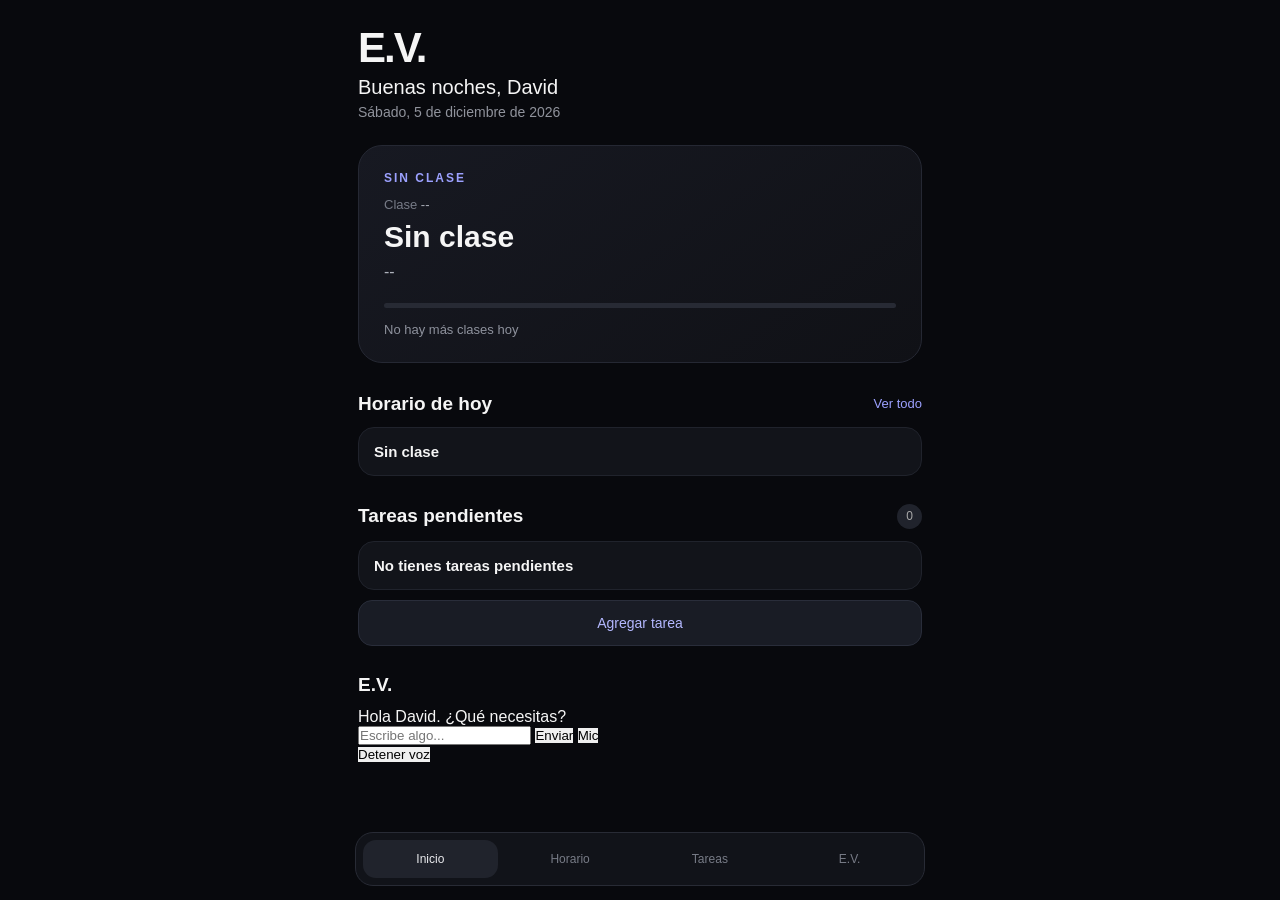
==== index.html @ 573e3b80 "Rename eindex.html to index.html" ====
<!DOCTYPE html>
<html lang="es">

<head>

    <meta charset="UTF-8">

    <meta
        name="viewport"
        content="width=device-width, initial-scale=1.0"
    >

    <meta
        name="theme-color"
        content="#08090d"
    >

    <meta
        name="mobile-web-app-capable"
        content="yes"
    >

    <meta
        name="apple-mobile-web-app-capable"
        content="yes"
    >

    <title>E.V.</title>

    <link
        rel="stylesheet"
        href="style.css"
    >

</head>


<body>

<main class="app">

    <!-- =================================
         ENCABEZADO
    ================================== -->

    <header class="header">

        <div class="logo">
            E.V.
        </div>

        <div
            id="saludo"
            class="saludo"
        >
            Cargando...
        </div>

        <div
            id="fecha"
            class="fecha"
        >
            Cargando...
        </div>

    </header>


    <!-- =================================
         CLASE ACTUAL
    ================================== -->

    <section class="card principal">

        <div
            id="estadoClase"
            class="estado"
        >
            Cargando...
        </div>

        <div class="clase-numero">

            Clase
            <span id="numeroClase">
                --
            </span>

        </div>

        <h1 id="claseActual">
            Cargando...
        </h1>

        <div
            id="horaClase"
            class="hora"
        >
            --
        </div>

        <div class="barra">

            <div
                id="progreso"
                class="progreso"
            ></div>

        </div>

        <div
            id="siguienteClase"
            class="siguiente"
        >
            Cargando...
        </div>

    </section>


    <!-- =================================
         HORARIO DE HOY
    ================================== -->

    <section class="seccion">

        <div class="titulo-seccion">

            <h2>
                Horario de hoy
            </h2>

            <button
                class="boton-secundario"
                onclick="mostrarHorario()"
            >
                Ver todo
            </button>

        </div>

        <div
            id="horarioHoy"
            class="lista"
        ></div>

    </section>


    <!-- =================================
         TAREAS
    ================================== -->

    <section class="seccion">

        <div class="titulo-seccion">

            <h2>
                Tareas pendientes
            </h2>

            <span
                id="contadorTareas"
                class="contador"
            >
                0
            </span>

        </div>

        <div
            id="tareas"
            class="lista"
        ></div>

        <button
            class="boton-agregar"
            onclick="nuevaTarea()"
        >
            Agregar tarea
        </button>

    </section>


    <!-- =================================
         ASISTENTE E.V.
    ================================== -->

    <section class="seccion asistente">

        <div class="titulo-seccion">

            <h2>
                E.V.
            </h2>

        </div>

        <div class="asistente-box">

            <div
                id="respuestaEV"
                class="respuesta-ev"
            >
                Hola David. ¿Qué necesitas?
            </div>


            <div class="entrada-ev">

                <input
                    id="entradaTexto"
                    type="text"
                    placeholder="Escribe algo..."
                    autocomplete="off"
                    enterkeyhint="send"
                >

                <button
                    onclick="procesarEntrada()"
                    class="boton-enviar"
                >
                    Enviar
                </button>

                <button
                    id="botonEscuchar"
                    class="microfono"
                    onclick="escuchar()"
                    title="Hablar con E.V."
                    aria-label="Hablar con E.V."
                >
                    Mic
                </button>

            </div>


            <button
                class="detener-voz"
                onclick="detenerVoz()"
            >
                Detener voz
            </button>

        </div>

    </section>


    <!-- =================================
         NAVEGACIÓN
    ================================== -->

    <nav class="nav">

        <button
            onclick="irInicio()"
            class="nav-activo"
            id="navInicio"
        >
            Inicio
        </button>

        <button
            onclick="mostrarHorario()"
            id="navHorario"
        >
            Horario
        </button>

        <button
            onclick="mostrarTareas()"
            id="navTareas"
        >
            Tareas
        </button>

        <button
            onclick="activarEV()"
            id="navEV"
        >
            E.V.
        </button>

    </nav>

</main>


<!-- =====================================
     PANEL DEL HORARIO
====================================== -->

<div
    id="panelHorario"
    class="panel"
>

    <div class="panel-contenido">

        <div class="panel-header">

            <div>

                <div class="panel-subtitulo">
                    E.V.
                </div>

                <h2>
                    Mi horario
                </h2>

            </div>

            <button
                class="cerrar"
                onclick="cerrarPanel()"
            >
                Cerrar
            </button>

        </div>


        <!-- DÍAS -->

        <div class="dias">

            <button
                onclick="cambiarDia(0)"
                id="dia0"
            >
                Lunes
            </button>

            <button
                onclick="cambiarDia(1)"
                id="dia1"
            >
                Martes
            </button>

            <button
                onclick="cambiarDia(2)"
                id="dia2"
            >
                Miércoles
            </button>

            <button
                onclick="cambiarDia(3)"
                id="dia3"
            >
                Jueves
            </button>

            <button
                onclick="cambiarDia(4)"
                id="dia4"
            >
                Viernes
            </button>

        </div>


        <div
            id="horarioCompleto"
            class="lista"
        ></div>

    </div>

</div>


<!-- =====================================
     PANEL DE TAREAS
====================================== -->

<div
    id="panelTareas"
    class="panel"
>

    <div class="panel-contenido">

        <div class="panel-header">

            <div>

                <div class="panel-subtitulo">
                    E.V.
                </div>

                <h2>
                    Mis tareas
                </h2>

            </div>

            <button
                class="cerrar"
                onclick="cerrarPanel()"
            >
                Cerrar
            </button>

        </div>


        <!-- FILTROS -->

        <div class="filtro-tareas">

            <button
                id="filtroPendientes"
                class="filtro activo"
                onclick="cambiarFiltroTareas('pendientes')"
            >
                Pendientes
            </button>

            <button
                id="filtroCompletadas"
                class="filtro"
                onclick="cambiarFiltroTareas('completadas')"
            >
                Completadas
            </button>

        </div>


        <div
            id="tareasCompletas"
            class="lista"
        ></div>


        <button
            class="boton-agregar"
            onclick="nuevaTarea()"
        >
            Agregar tarea
        </button>

    </div>

</div>


<!-- =====================================
     PANEL PARA AGREGAR TAREA
====================================== -->

<div
    id="panelNuevaTarea"
    class="panel"
>

    <div class="panel-contenido">

        <div class="panel-header">

            <div>

                <div class="panel-subtitulo">
                    E.V.
                </div>

                <h2>
                    Nueva tarea
                </h2>

            </div>

            <button
                class="cerrar"
                onclick="cerrarPanelTarea()"
            >
                Cerrar
            </button>

        </div>


        <div class="formulario-tarea">

            <label for="nuevaMateria">
                Materia
            </label>

            <select id="nuevaMateria">

                <option value="">
                    Selecciona una materia
                </option>

                <option value="Matemáticas">
                    Matemáticas
                </option>

                <option value="Química">
                    Química
                </option>

                <option value="Física">
                    Física
                </option>

                <option value="Inglés">
                    Inglés
                </option>

                <option value="Bioética">
                    Bioética
                </option>

                <option value="Artes">
                    Artes
                </option>

                <option value="Autotrónica">
                    Autotrónica
                </option>

                <option value="Rep. Motores gasolina">
                    Rep. Motores gasolina
                </option>

                <option value="Rep. Carroceria">
                    Rep. Carroceria
                </option>

            </select>


            <label for="nuevaTarea">
                Tarea
            </label>

            <input
                id="nuevaTarea"
                type="text"
                placeholder="¿Qué tienes que hacer?"
                autocomplete="off"
            >


            <label for="nuevaFecha">
                Fecha de entrega
            </label>

            <input
                id="nuevaFecha"
                type="datetime-local"
            >


            <button
                class="boton-agregar"
                onclick="guardarNuevaTarea()"
            >
                Guardar tarea
            </button>

        </div>

    </div>

</div>


<!-- =====================================
     SCRIPT
====================================== -->

<script src="app.js"></script>

</body>

</html>
---- style.css ----
/* ==========================================
   E.V. - DISEÑO
   ========================================== */

* {
    box-sizing: border-box;
    margin: 0;
    padding: 0;
}


body {

    font-family:
        Arial,
        Helvetica,
        sans-serif;

    background: #08090d;

    color: #f5f5f5;

    min-height: 100vh;

    -webkit-tap-highlight-color:
        transparent;

}


button {

    font-family: inherit;

    border: none;

    cursor: pointer;

}


/* ==========================================
   APP
   ========================================== */

.app {

    width: 100%;

    max-width: 600px;

    margin: auto;

    padding:
        24px
        18px
        100px;

}


/* ==========================================
   ENCABEZADO
   ========================================== */

.header {

    margin-bottom: 25px;

}


.logo {

    font-size: 42px;

    font-weight: 800;

    letter-spacing: -2px;

}


.saludo {

    font-size: 20px;

    margin-top: 4px;

}


.fecha {

    color: #90939c;

    margin-top: 5px;

    font-size: 14px;

}


/* ==========================================
   TARJETAS
   ========================================== */

.card {

    background:
        linear-gradient(
            145deg,
            #171922,
            #101116
        );

    border:
        1px solid #252833;

    border-radius: 24px;

}


.principal {

    padding: 25px;

    margin-bottom: 30px;

}


.estado {

    font-size: 12px;

    letter-spacing: 2px;

    color: #9ca1ff;

    font-weight: bold;

}


.clase-numero {

    margin-top: 12px;

    color: #777b87;

    font-size: 13px;

}


.clase-numero span {

    color: #aaaeb8;

}


.principal h1 {

    font-size: 30px;

    margin-top: 8px;

    line-height: 1.15;

}


.hora {

    margin-top: 8px;

    color: #aeb2bc;

    font-size: 16px;

}


.barra {

    width: 100%;

    height: 5px;

    background: #272a34;

    border-radius: 10px;

    overflow: hidden;

    margin-top: 22px;

}


.progreso {

    height: 100%;

    width: 0%;

    background: #9ca1ff;

    transition:
        width 0.3s ease;

}


.siguiente {

    margin-top: 14px;

    color: #8e929d;

    font-size: 13px;

}


/* ==========================================
   SECCIONES
   ========================================== */

.seccion {

    margin-top: 28px;

}


.titulo-seccion {

    display: flex;

    align-items: center;

    justify-content: space-between;

    margin-bottom: 12px;

}


.titulo-seccion h2 {

    font-size: 19px;

}


.titulo-seccion button {

    background: transparent;

    color: #9ca1ff;

    font-size: 13px;

}


/* ==========================================
   LISTAS
   ========================================== */

.lista {

    display: flex;

    flex-direction: column;

    gap: 8px;

}


.clase {

    display: flex;

    gap: 15px;

    align-items: center;

    padding: 15px;

    background: #12141a;

    border:
        1px solid #20232c;

    border-radius: 16px;

}


.clase-hora {

    min-width: 82px;

    color: #9ca1ff;

    font-size: 13px;

}


.clase-nombre {

    font-size: 15px;

    font-weight: 600;

}


.clase-horario {

    margin-top: 4px;

    color: #777b86;

    font-size: 12px;

}


/* ==========================================
   TAREAS
   ========================================== */

.tarea {

    background: #12141a;

    border:
        1px solid #20232c;

    border-radius: 16px;

    padding: 15px;

}


.tarea-top {

    display: flex;

    align-items: center;

    justify-content: space-between;

    gap: 10px;

}


.tarea-materia {

    color: #9ca1ff;

    font-size: 12px;

    margin-bottom: 5px;

}


.tarea-nombre {

    font-size: 15px;

    font-weight: 600;

}


.tarea-fecha {

    margin-top: 10px;

    font-size: 12px;

    color: #8c909b;

}


.tarea-fecha.urgente {

    color: #ff8f8f;

}


.tarea-fecha.sin-fecha {

    color: #777b86;

}


.completar {

    width: 34px;

    height: 34px;

    border-radius: 50%;

    background: #20232c;

    color: #aeb2bc;

    font-size: 16px;

}


.completar:active {

    transform: scale(0.92);

}


/* ==========================================
   CONTADOR
   ========================================== */

.contador {

    min-width: 25px;

    height: 25px;

    display: flex;

    align-items: center;

    justify-content: center;

    border-radius: 50%;

    background: #20232c;

    color: #aaa;

    font-size: 12px;

}


/* ==========================================
   BOTÓN AGREGAR
   ========================================== */

.boton-agregar {

    width: 100%;

    margin-top: 10px;

    padding: 14px;

    border-radius: 14px;

    background: #191c25;

    color: #b4b8ff;

    border:
        1px solid #292d3a;

    font-size: 14px;

}


.boton-agregar:active {

    transform: scale(0.98);

}


/* ==========================================
   NAVEGACIÓN
   ========================================== */

.nav {

    position: fixed;

    left: 50%;

    bottom: 14px;

    transform:
        translateX(-50%);

    width:
        calc(100% - 28px);

    max-width: 570px;

    display: grid;

    grid-template-columns:
        repeat(4, 1fr);

    gap: 5px;

    padding: 7px;

    background: #111319;

    border:
        1px solid #282b35;

    border-radius: 18px;

}


.nav button {

    padding: 12px 5px;

    border-radius: 13px;

    background: transparent;

    color: #777b86;

    font-size: 12px;

}


.nav button:active {

    transform: scale(0.96);

}


.nav-activo {

    background: #20232c !important;

    color: #e8e9ed !important;

}


/* ==========================================
   PANELES
   ========================================== */

.panel {

    position: fixed;

    inset: 0;

    z-index: 20;

    background: #08090d;

    transform:
        translateY(100%);

    transition:
        transform 0.22s ease;

    overflow-y: auto;

}


.panel.activo {

    transform:
        translateY(0);

}


.panel-contenido {

    width: 100%;

    max-width: 600px;

    margin: auto;

    padding:
        24px
        18px
        50px;

}


.panel-header {

    display: flex;

    justify-content:
        space-between;

    align-items: center;

    margin-bottom: 22px;

}


.panel-header h2 {

    font-size: 25px;

}


.panel-header button {

    background: #181b22;

    color: #aaaeb8;

    padding:
        9px
        13px;

    border-radius: 10px;

}


/* ==========================================
   DÍAS
   ========================================== */

.dias {

    display: flex;

    gap: 6px;

    overflow-x: auto;

    padding-bottom: 10px;

    margin-bottom: 10px;

}


.dias button {

    white-space: nowrap;

    padding:
        10px
        13px;

    border-radius: 10px;

    background: #15171e;

    color: #858995;

}


.dias button.activo {

    background: #292d3a;

    color: #e5e6eb;

}


/* ==========================================
   E.V.
   ========================================== */

.ev-mensaje {

    position: fixed;

    left: 50%;

    bottom: 90px;

    transform:
        translate(-50%, 20px);

    width:
        calc(100% - 36px);

    max-width: 500px;

    padding: 15px;

    background: #171a22;

    border:
        1px solid #292d38;

    border-radius: 18px;

    display: flex;

    gap: 12px;

    align-items: center;

    opacity: 0;

    pointer-events: none;

    transition:
        opacity 0.2s ease,
        transform 0.2s ease;

    z-index: 30;

}


.ev-mensaje.visible {

    opacity: 1;

    transform:
        translate(-50%, 0);

}


.ev-circulo {

    min-width: 42px;

    height: 42px;

    display: flex;

    align-items: center;

    justify-content: center;

    border-radius: 50%;

    background: #292d3a;

    color: #b7bbff;

    font-weight: bold;

    font-size: 12px;

}


.ev-texto {

    font-size: 14px;

    line-height: 1.4;

    color: #d5d7dd;

}


/* ==========================================
   CELULAR
   ========================================== */

@media (
    max-width: 450px
) {

    .app {

        padding:
            20px
            14px
            95px;

    }


    .logo {

        font-size: 38px;

    }


    .principal h1 {

        font-size: 26px;

    }


    .clase {

        padding: 13px;

    }

}
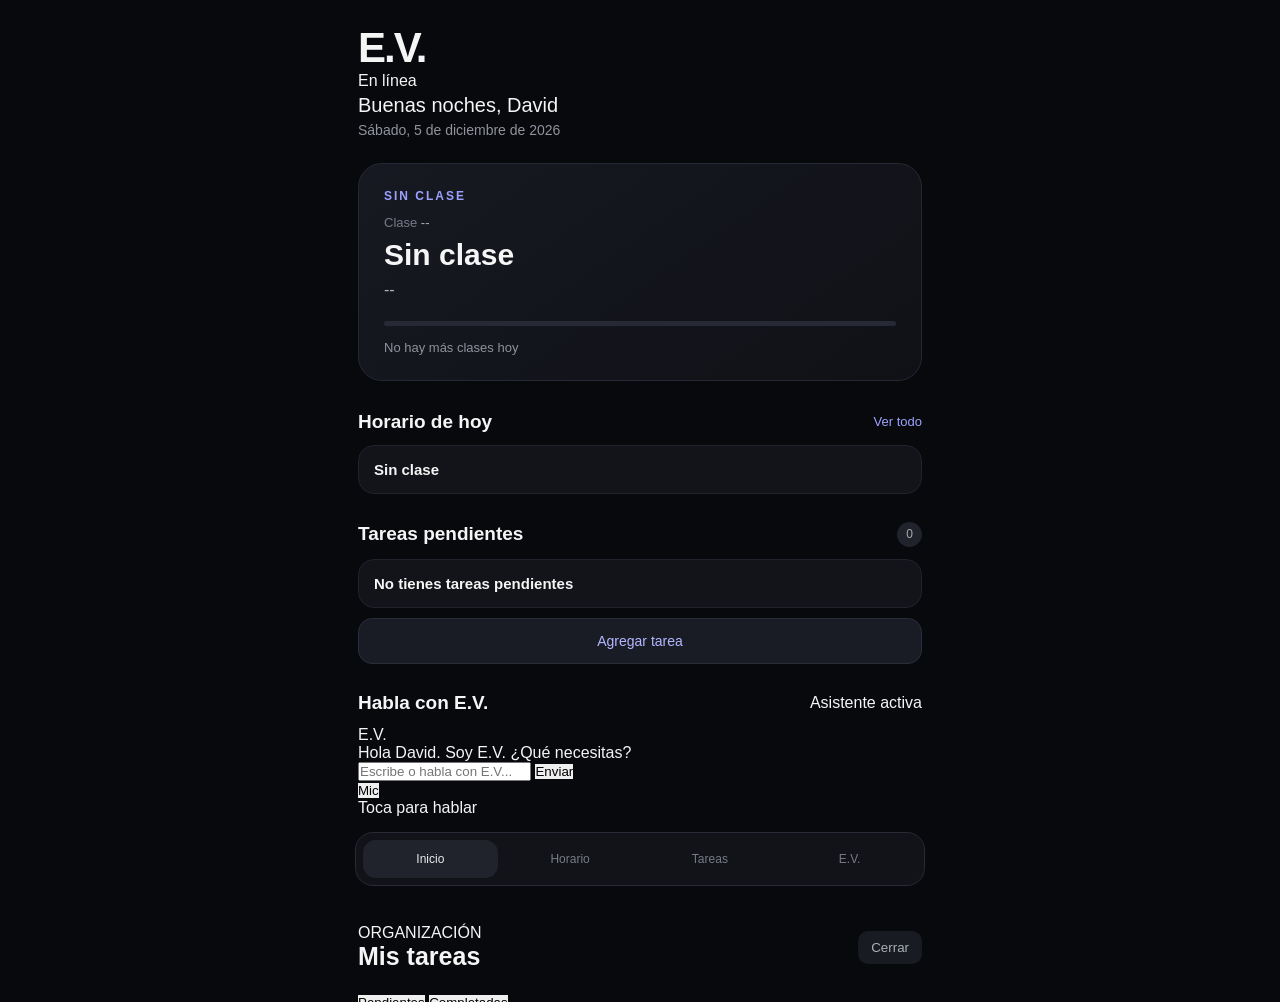
==== commit c4c1c43a: "Revise index.html structure and layout Updated the HTML structure and improved the layout for better" ====
--- a/index.html
+++ b/index.html
@@ -15,17 +15,7 @@
         content="#08090d"
     >
 
-    <meta
-        name="mobile-web-app-capable"
-        content="yes"
-    >
-
-    <meta
-        name="apple-mobile-web-app-capable"
-        content="yes"
-    >
-
-    <title>E.V.</title>
+    <title>E.V. - Asistente escolar</title>
 
     <link
         rel="stylesheet"
@@ -39,14 +29,23 @@
 
 <main class="app">
 
-    <!-- =================================
+    <!-- ==============================
          ENCABEZADO
-    ================================== -->
+    =============================== -->
 
     <header class="header">
 
-        <div class="logo">
-            E.V.
+        <div class="logo-area">
+
+            <div class="logo">
+                E.V.
+            </div>
+
+            <div class="estado-online">
+                <span></span>
+                En línea
+            </div>
+
         </div>
 
         <div
@@ -66,11 +65,13 @@
     </header>
 
 
-    <!-- =================================
+    <!-- ==============================
          CLASE ACTUAL
-    ================================== -->
+    =============================== -->
 
     <section class="card principal">
+
+        <div class="principal-glow"></div>
 
         <div
             id="estadoClase"
@@ -82,9 +83,7 @@
         <div class="clase-numero">
 
             Clase
-            <span id="numeroClase">
-                --
-            </span>
+            <span id="numeroClase">--</span>
 
         </div>
 
@@ -118,9 +117,9 @@
     </section>
 
 
-    <!-- =================================
+    <!-- ==============================
          HORARIO DE HOY
-    ================================== -->
+    =============================== -->
 
     <section class="seccion">
 
@@ -131,7 +130,7 @@
             </h2>
 
             <button
-                class="boton-secundario"
+                type="button"
                 onclick="mostrarHorario()"
             >
                 Ver todo
@@ -147,9 +146,9 @@
     </section>
 
 
-    <!-- =================================
+    <!-- ==============================
          TAREAS
-    ================================== -->
+    =============================== -->
 
     <section class="seccion">
 
@@ -174,6 +173,7 @@
         ></div>
 
         <button
+            type="button"
             class="boton-agregar"
             onclick="nuevaTarea()"
         >
@@ -183,27 +183,54 @@
     </section>
 
 
-    <!-- =================================
+    <!-- ==============================
          ASISTENTE E.V.
-    ================================== -->
-
-    <section class="seccion asistente">
+    =============================== -->
+
+    <section
+        id="seccionEV"
+        class="seccion asistente"
+    >
 
         <div class="titulo-seccion">
 
             <h2>
-                E.V.
+                Habla con E.V.
             </h2>
 
-        </div>
+            <span class="ev-status">
+                Asistente activa
+            </span>
+
+        </div>
+
 
         <div class="asistente-box">
+
+            <div class="ev-visual">
+
+                <div
+                    id="orbitaEV"
+                    class="orbita-ev"
+                >
+
+                    <div class="orbita-anillo"></div>
+                    <div class="orbita-anillo anillo-2"></div>
+
+                    <div class="ev-nucleo">
+                        E.V.
+                    </div>
+
+                </div>
+
+            </div>
+
 
             <div
                 id="respuestaEV"
                 class="respuesta-ev"
             >
-                Hola David. ¿Qué necesitas?
+                Hola David. Soy E.V. ¿Qué necesitas?
             </div>
 
 
@@ -212,86 +239,104 @@
                 <input
                     id="entradaTexto"
                     type="text"
-                    placeholder="Escribe algo..."
+                    placeholder="Escribe o habla con E.V..."
                     autocomplete="off"
-                    enterkeyhint="send"
                 >
 
                 <button
+                    type="button"
+                    id="botonEnviar"
+                    class="boton-enviar"
                     onclick="procesarEntrada()"
-                    class="boton-enviar"
+                    title="Enviar"
                 >
                     Enviar
                 </button>
 
+            </div>
+
+
+            <div class="controles-voz">
+
                 <button
+                    type="button"
                     id="botonEscuchar"
-                    class="microfono"
+                    class="boton-voz"
                     onclick="escuchar()"
                     title="Hablar con E.V."
-                    aria-label="Hablar con E.V."
                 >
-                    Mic
+
+                    <span class="ondas onda-1"></span>
+                    <span class="ondas onda-2"></span>
+                    <span class="ondas onda-3"></span>
+
+                    <span class="icono-mic">
+                        Mic
+                    </span>
+
                 </button>
 
-            </div>
-
-
-            <button
-                class="detener-voz"
-                onclick="detenerVoz()"
-            >
-                Detener voz
-            </button>
+                <div
+                    id="estadoVoz"
+                    class="estado-voz"
+                >
+                    Toca para hablar
+                </div>
+
+            </div>
 
         </div>
 
     </section>
 
-
-    <!-- =================================
-         NAVEGACIÓN
-    ================================== -->
-
-    <nav class="nav">
-
-        <button
-            onclick="irInicio()"
-            class="nav-activo"
-            id="navInicio"
-        >
-            Inicio
-        </button>
-
-        <button
-            onclick="mostrarHorario()"
-            id="navHorario"
-        >
-            Horario
-        </button>
-
-        <button
-            onclick="mostrarTareas()"
-            id="navTareas"
-        >
-            Tareas
-        </button>
-
-        <button
-            onclick="activarEV()"
-            id="navEV"
-        >
-            E.V.
-        </button>
-
-    </nav>
-
 </main>
 
 
-<!-- =====================================
-     PANEL DEL HORARIO
-====================================== -->
+<!-- ==============================
+     NAVEGACIÓN
+=============================== -->
+
+<nav class="nav">
+
+    <button
+        type="button"
+        id="navInicio"
+        onclick="irInicio()"
+        class="nav-activo"
+    >
+        Inicio
+    </button>
+
+    <button
+        type="button"
+        id="navHorario"
+        onclick="mostrarHorario()"
+    >
+        Horario
+    </button>
+
+    <button
+        type="button"
+        id="navTareas"
+        onclick="mostrarTareas()"
+    >
+        Tareas
+    </button>
+
+    <button
+        type="button"
+        id="navEV"
+        onclick="activarEV()"
+    >
+        E.V.
+    </button>
+
+</nav>
+
+
+<!-- ==============================
+     PANEL HORARIO
+=============================== -->
 
 <div
     id="panelHorario"
@@ -305,7 +350,7 @@
             <div>
 
                 <div class="panel-subtitulo">
-                    E.V.
+                    ORGANIZACIÓN
                 </div>
 
                 <h2>
@@ -315,7 +360,7 @@
             </div>
 
             <button
-                class="cerrar"
+                type="button"
                 onclick="cerrarPanel()"
             >
                 Cerrar
@@ -324,41 +369,44 @@
         </div>
 
 
-        <!-- DÍAS -->
-
         <div class="dias">
 
             <button
-                onclick="cambiarDia(0)"
-                id="dia0"
+                type="button"
+                data-dia="lunes"
+                onclick="cambiarDia('lunes')"
             >
                 Lunes
             </button>
 
             <button
-                onclick="cambiarDia(1)"
-                id="dia1"
+                type="button"
+                data-dia="martes"
+                onclick="cambiarDia('martes')"
             >
                 Martes
             </button>
 
             <button
-                onclick="cambiarDia(2)"
-                id="dia2"
+                type="button"
+                data-dia="miercoles"
+                onclick="cambiarDia('miercoles')"
             >
                 Miércoles
             </button>
 
             <button
-                onclick="cambiarDia(3)"
-                id="dia3"
+                type="button"
+                data-dia="jueves"
+                onclick="cambiarDia('jueves')"
             >
                 Jueves
             </button>
 
             <button
-                onclick="cambiarDia(4)"
-                id="dia4"
+                type="button"
+                data-dia="viernes"
+                onclick="cambiarDia('viernes')"
             >
                 Viernes
             </button>
@@ -376,9 +424,9 @@
 </div>
 
 
-<!-- =====================================
-     PANEL DE TAREAS
-====================================== -->
+<!-- ==============================
+     PANEL TAREAS
+=============================== -->
 
 <div
     id="panelTareas"
@@ -392,7 +440,7 @@
             <div>
 
                 <div class="panel-subtitulo">
-                    E.V.
+                    ORGANIZACIÓN
                 </div>
 
                 <h2>
@@ -402,7 +450,7 @@
             </div>
 
             <button
-                class="cerrar"
+                type="button"
                 onclick="cerrarPanel()"
             >
                 Cerrar
@@ -411,11 +459,10 @@
         </div>
 
 
-        <!-- FILTROS -->
-
         <div class="filtro-tareas">
 
             <button
+                type="button"
                 id="filtroPendientes"
                 class="filtro activo"
                 onclick="cambiarFiltroTareas('pendientes')"
@@ -424,6 +471,7 @@
             </button>
 
             <button
+                type="button"
                 id="filtroCompletadas"
                 class="filtro"
                 onclick="cambiarFiltroTareas('completadas')"
@@ -441,6 +489,7 @@
 
 
         <button
+            type="button"
             class="boton-agregar"
             onclick="nuevaTarea()"
         >
@@ -452,34 +501,36 @@
 </div>
 
 
-<!-- =====================================
-     PANEL PARA AGREGAR TAREA
-====================================== -->
+<!-- ==============================
+     MODAL NUEVA TAREA
+=============================== -->
 
 <div
-    id="panelNuevaTarea"
-    class="panel"
+    id="modalTarea"
+    class="modal"
 >
 
-    <div class="panel-contenido">
-
-        <div class="panel-header">
+    <div class="modal-fondo"></div>
+
+    <div class="modal-contenido">
+
+        <div class="modal-header">
 
             <div>
 
                 <div class="panel-subtitulo">
-                    E.V.
+                    NUEVA ACTIVIDAD
                 </div>
 
                 <h2>
-                    Nueva tarea
+                    Agregar tarea
                 </h2>
 
             </div>
 
             <button
-                class="cerrar"
-                onclick="cerrarPanelTarea()"
+                type="button"
+                onclick="cerrarModalTarea()"
             >
                 Cerrar
             </button>
@@ -487,96 +538,71 @@
         </div>
 
 
-        <div class="formulario-tarea">
-
-            <label for="nuevaMateria">
-                Materia
-            </label>
-
-            <select id="nuevaMateria">
-
-                <option value="">
-                    Selecciona una materia
-                </option>
-
-                <option value="Matemáticas">
-                    Matemáticas
-                </option>
-
-                <option value="Química">
-                    Química
-                </option>
-
-                <option value="Física">
-                    Física
-                </option>
-
-                <option value="Inglés">
-                    Inglés
-                </option>
-
-                <option value="Bioética">
-                    Bioética
-                </option>
-
-                <option value="Artes">
-                    Artes
-                </option>
-
-                <option value="Autotrónica">
-                    Autotrónica
-                </option>
-
-                <option value="Rep. Motores gasolina">
-                    Rep. Motores gasolina
-                </option>
-
-                <option value="Rep. Carroceria">
-                    Rep. Carroceria
-                </option>
-
-            </select>
-
-
-            <label for="nuevaTarea">
-                Tarea
-            </label>
-
-            <input
-                id="nuevaTarea"
-                type="text"
-                placeholder="¿Qué tienes que hacer?"
-                autocomplete="off"
-            >
-
-
-            <label for="nuevaFecha">
-                Fecha de entrega
-            </label>
-
-            <input
-                id="nuevaFecha"
-                type="datetime-local"
-            >
-
-
-            <button
-                class="boton-agregar"
-                onclick="guardarNuevaTarea()"
-            >
-                Guardar tarea
-            </button>
-
-        </div>
+        <label>
+            Materia
+        </label>
+
+        <input
+            id="inputMateria"
+            type="text"
+            placeholder="Ejemplo: Matemáticas"
+        >
+
+
+        <label>
+            Tarea
+        </label>
+
+        <input
+            id="inputNombreTarea"
+            type="text"
+            placeholder="¿Qué tienes que hacer?"
+        >
+
+
+        <label>
+            Fecha y hora
+        </label>
+
+        <input
+            id="inputFechaTarea"
+            type="datetime-local"
+        >
+
+
+        <button
+            type="button"
+            class="boton-guardar"
+            onclick="guardarNuevaTarea()"
+        >
+            Guardar tarea
+        </button>
 
     </div>
 
 </div>
 
 
-<!-- =====================================
-     SCRIPT
-====================================== -->
+<!-- ==============================
+     MENSAJE FLOTANTE
+=============================== -->
+
+<div
+    id="evMensaje"
+    class="ev-mensaje"
+>
+
+    <div class="ev-circulo">
+        E.V.
+    </div>
+
+    <div
+        id="evMensajeTexto"
+        class="ev-texto"
+    ></div>
+
+</div>
+
 
 <script src="app.js"></script>
 
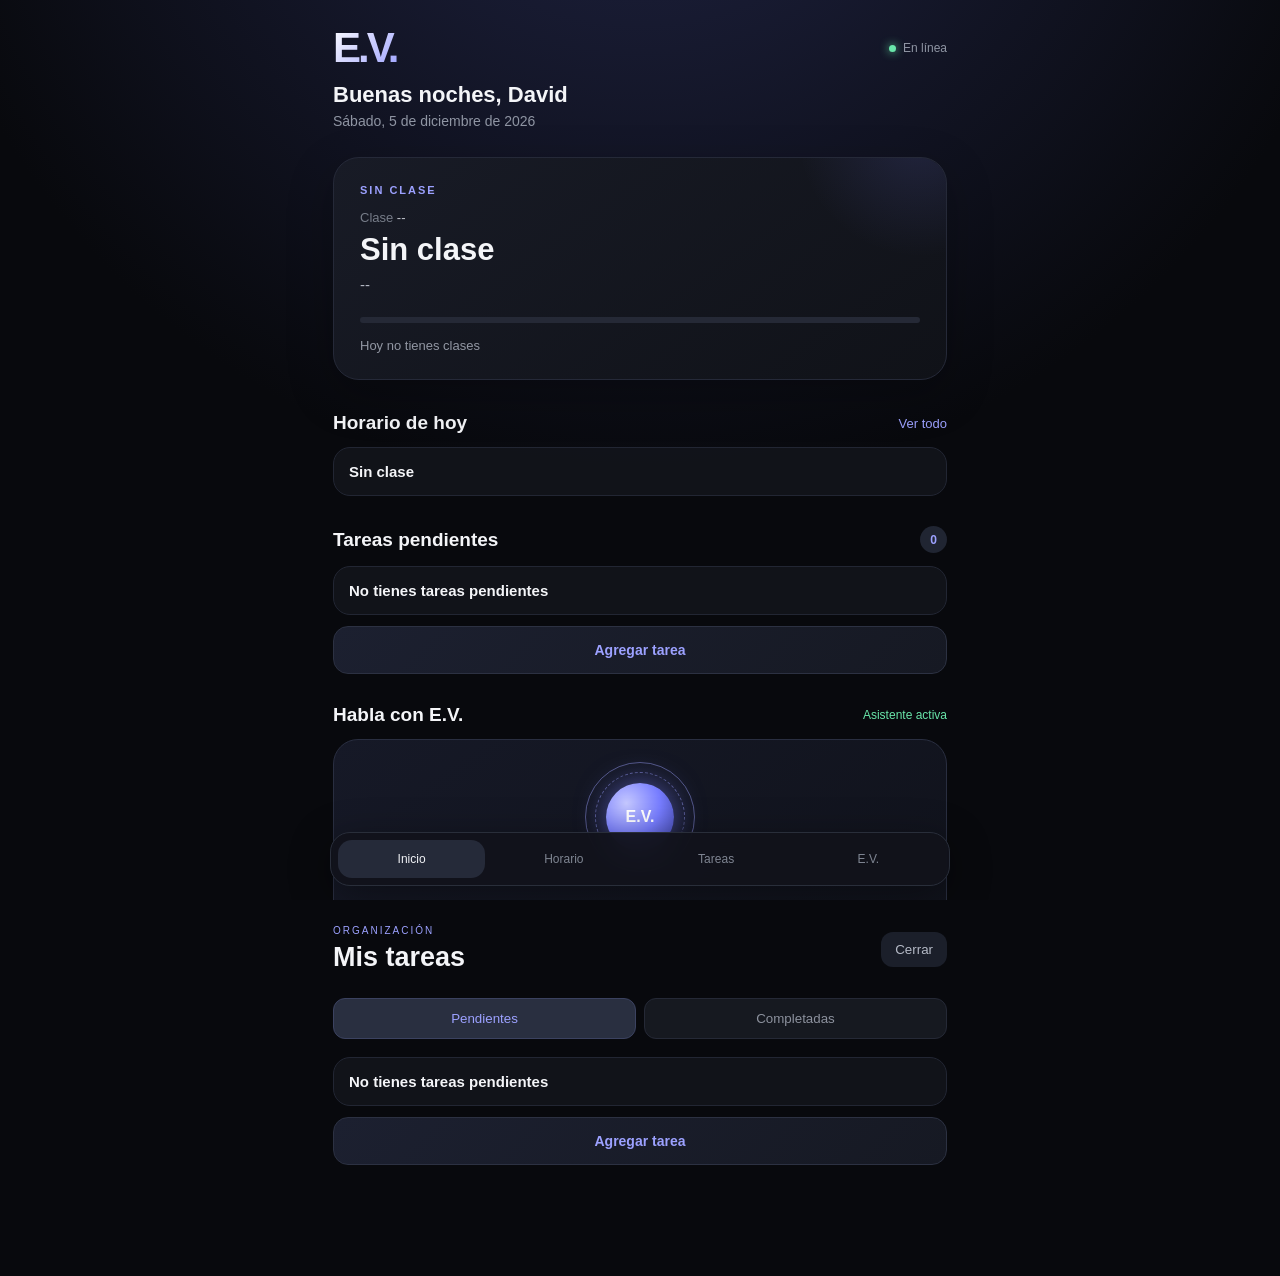
==== commit f854978e: "Fix HTML structure and update title" ====
--- a/index.html
+++ b/index.html
@@ -15,7 +15,7 @@
         content="#08090d"
     >
 
-    <title>E.V. - Asistente escolar</title>
+    <title>E.V.</title>
 
     <link
         rel="stylesheet"
--- a/style.css
+++ b/style.css
@@ -1,11 +1,43 @@
 /* ==========================================
-   E.V. - DISEÑO
-   ========================================== */
+   E.V. - DISEÑO COMPLETO
+========================================== */
+
+:root {
+
+    --fondo: #08090d;
+    --fondo-2: #0e1017;
+
+    --tarjeta: #11131b;
+    --tarjeta-2: #171a24;
+
+    --borde: #252938;
+
+    --texto: #f4f5f8;
+    --texto-secundario: #8f95a3;
+
+    --acento: #9ca1ff;
+    --acento-fuerte: #777dff;
+
+    --verde: #69e6aa;
+
+}
+
 
 * {
+
     box-sizing: border-box;
+
     margin: 0;
+
     padding: 0;
+
+}
+
+
+html {
+
+    scroll-behavior: smooth;
+
 }
 
 
@@ -16,9 +48,14 @@
         Helvetica,
         sans-serif;
 
-    background: #08090d;
-
-    color: #f5f5f5;
+    background:
+        radial-gradient(
+            circle at 50% -20%,
+            #202445 0%,
+            #08090d 45%
+        );
+
+    color: var(--texto);
 
     min-height: 100vh;
 
@@ -28,44 +65,76 @@
 }
 
 
+button,
+input {
+
+    font-family: inherit;
+
+}
+
+
 button {
 
-    font-family: inherit;
-
     border: none;
 
     cursor: pointer;
+
+    transition:
+        transform 0.2s ease,
+        background 0.2s ease,
+        opacity 0.2s ease;
+
+}
+
+
+button:active {
+
+    transform: scale(0.96);
 
 }
 
 
 /* ==========================================
    APP
-   ========================================== */
+========================================== */
 
 .app {
 
     width: 100%;
 
-    max-width: 600px;
+    max-width: 650px;
 
     margin: auto;
 
     padding:
         24px
         18px
-        100px;
+        120px;
 
 }
 
 
 /* ==========================================
-   ENCABEZADO
-   ========================================== */
+   HEADER
+========================================== */
 
 .header {
 
-    margin-bottom: 25px;
+    margin-bottom: 28px;
+
+    animation:
+        aparecer 0.5s ease;
+
+}
+
+
+.logo-area {
+
+    display: flex;
+
+    align-items: center;
+
+    justify-content: space-between;
 
 }
 
@@ -74,25 +143,69 @@
 
     font-size: 42px;
 
-    font-weight: 800;
-
-    letter-spacing: -2px;
+    font-weight: 900;
+
+    letter-spacing: -3px;
+
+    background:
+        linear-gradient(
+            135deg,
+            #ffffff,
+            #9ca1ff
+        );
+
+    -webkit-background-clip: text;
+
+    -webkit-text-fill-color: transparent;
+
+}
+
+
+.estado-online {
+
+    display: flex;
+
+    align-items: center;
+
+    gap: 7px;
+
+    color: var(--texto-secundario);
+
+    font-size: 12px;
+
+}
+
+
+.estado-online span {
+
+    width: 7px;
+
+    height: 7px;
+
+    border-radius: 50%;
+
+    background: var(--verde);
+
+    box-shadow:
+        0 0 10px var(--verde);
 
 }
 
 
 .saludo {
 
-    font-size: 20px;
-
-    margin-top: 4px;
+    font-size: 22px;
+
+    font-weight: 600;
+
+    margin-top: 10px;
 
 }
 
 
 .fecha {
 
-    color: #90939c;
+    color: var(--texto-secundario);
 
     margin-top: 5px;
 
@@ -103,41 +216,80 @@
 
 /* ==========================================
    TARJETAS
-   ========================================== */
+========================================== */
 
 .card {
+
+    position: relative;
+
+    overflow: hidden;
 
     background:
         linear-gradient(
             145deg,
-            #171922,
-            #101116
+            #181b26,
+            #101218
         );
 
     border:
-        1px solid #252833;
-
-    border-radius: 24px;
+        1px solid var(--borde);
+
+    border-radius: 26px;
+
+    box-shadow:
+        0 15px 45px
+        rgba(0, 0, 0, 0.25);
 
 }
 
 
 .principal {
 
-    padding: 25px;
-
-    margin-bottom: 30px;
+    padding: 26px;
+
+    margin-bottom: 32px;
+
+    animation:
+        subir 0.55s ease;
+
+}
+
+
+.principal-glow {
+
+    position: absolute;
+
+    width: 250px;
+
+    height: 250px;
+
+    border-radius: 50%;
+
+    background:
+        radial-gradient(
+            circle,
+            rgba(120, 126, 255, 0.15),
+            transparent 70%
+        );
+
+    top: -150px;
+
+    right: -100px;
+
+    pointer-events: none;
 
 }
 
 
 .estado {
 
-    font-size: 12px;
+    position: relative;
+
+    font-size: 11px;
 
     letter-spacing: 2px;
 
-    color: #9ca1ff;
+    color: var(--acento);
 
     font-weight: bold;
 
@@ -146,9 +298,11 @@
 
 .clase-numero {
 
-    margin-top: 12px;
-
-    color: #777b87;
+    position: relative;
+
+    margin-top: 14px;
+
+    color: #777d89;
 
     font-size: 13px;
 
@@ -157,46 +311,52 @@
 
 .clase-numero span {
 
-    color: #aaaeb8;
+    color: #c4c7d0;
 
 }
 
 
 .principal h1 {
 
-    font-size: 30px;
+    position: relative;
+
+    font-size: 31px;
 
     margin-top: 8px;
 
-    line-height: 1.15;
+    line-height: 1.1;
 
 }
 
 
 .hora {
 
-    margin-top: 8px;
-
-    color: #aeb2bc;
-
-    font-size: 16px;
+    position: relative;
+
+    margin-top: 9px;
+
+    color: #b1b6c2;
+
+    font-size: 15px;
 
 }
 
 
 .barra {
 
+    position: relative;
+
     width: 100%;
 
-    height: 5px;
-
-    background: #272a34;
+    height: 6px;
+
+    background: #252936;
 
     border-radius: 10px;
 
     overflow: hidden;
 
-    margin-top: 22px;
+    margin-top: 24px;
 
 }
 
@@ -207,19 +367,28 @@
 
     width: 0%;
 
-    background: #9ca1ff;
+    border-radius: inherit;
+
+    background:
+        linear-gradient(
+            90deg,
+            #777dff,
+            #b2b6ff
+        );
 
     transition:
-        width 0.3s ease;
+        width 0.5s ease;
 
 }
 
 
 .siguiente {
 
-    margin-top: 14px;
-
-    color: #8e929d;
+    position: relative;
+
+    margin-top: 15px;
+
+    color: #9297a3;
 
     font-size: 13px;
 
@@ -228,11 +397,14 @@
 
 /* ==========================================
    SECCIONES
-   ========================================== */
+========================================== */
 
 .seccion {
 
-    margin-top: 28px;
+    margin-top: 30px;
+
+    animation:
+        aparecer 0.5s ease;
 
 }
 
@@ -245,7 +417,9 @@
 
     justify-content: space-between;
 
-    margin-bottom: 12px;
+    gap: 10px;
+
+    margin-bottom: 13px;
 
 }
 
@@ -261,7 +435,7 @@
 
     background: transparent;
 
-    color: #9ca1ff;
+    color: var(--acento);
 
     font-size: 13px;
 
@@ -270,7 +444,7 @@
 
 /* ==========================================
    LISTAS
-   ========================================== */
+========================================== */
 
 .lista {
 
@@ -278,7 +452,7 @@
 
     flex-direction: column;
 
-    gap: 8px;
+    gap: 9px;
 
 }
 
@@ -287,18 +461,22 @@
 
     display: flex;
 
-    gap: 15px;
+    gap: 14px;
 
     align-items: center;
 
     padding: 15px;
 
-    background: #12141a;
+    background:
+        rgba(18, 20, 27, 0.9);
 
     border:
-        1px solid #20232c;
-
-    border-radius: 16px;
+        1px solid #222633;
+
+    border-radius: 17px;
+
+    animation:
+        aparecer 0.25s ease;
 
 }
 
@@ -307,10 +485,12 @@
 
     min-width: 82px;
 
-    color: #9ca1ff;
+    color: var(--acento);
 
     font-size: 13px;
 
+    font-weight: 600;
+
 }
 
 
@@ -325,9 +505,9 @@
 
 .clase-horario {
 
-    margin-top: 4px;
-
-    color: #777b86;
+    margin-top: 5px;
+
+    color: #777d89;
 
     font-size: 12px;
 
@@ -336,18 +516,37 @@
 
 /* ==========================================
    TAREAS
-   ========================================== */
+========================================== */
 
 .tarea {
 
-    background: #12141a;
+    background:
+        linear-gradient(
+            145deg,
+            #151821,
+            #101217
+        );
 
     border:
-        1px solid #20232c;
-
-    border-radius: 16px;
-
-    padding: 15px;
+        1px solid #232734;
+
+    border-radius: 18px;
+
+    padding: 16px;
+
+    animation:
+        aparecer 0.3s ease;
+
+    transition:
+        transform 0.2s ease,
+        opacity 0.2s ease;
+
+}
+
+
+.tarea-completada {
+
+    opacity: 0.55;
 
 }
 
@@ -360,18 +559,18 @@
 
     justify-content: space-between;
 
-    gap: 10px;
+    gap: 12px;
 
 }
 
 
 .tarea-materia {
 
-    color: #9ca1ff;
+    color: var(--acento);
 
     font-size: 12px;
 
-    margin-bottom: 5px;
+    margin-bottom: 6px;
 
 }
 
@@ -382,6 +581,8 @@
 
     font-weight: 600;
 
+    line-height: 1.35;
+
 }
 
 
@@ -391,58 +592,51 @@
 
     font-size: 12px;
 
-    color: #8c909b;
-
-}
-
-
-.tarea-fecha.urgente {
-
-    color: #ff8f8f;
-
-}
-
-
-.tarea-fecha.sin-fecha {
-
-    color: #777b86;
+    color: #9298a5;
 
 }
 
 
 .completar {
 
-    width: 34px;
-
-    height: 34px;
+    min-width: 38px;
+
+    width: 38px;
+
+    height: 38px;
 
     border-radius: 50%;
 
-    background: #20232c;
-
-    color: #aeb2bc;
-
-    font-size: 16px;
-
-}
-
-
-.completar:active {
-
-    transform: scale(0.92);
+    background: #222735;
+
+    border:
+        1px solid #303647;
+
+    color: #d5d7df;
+
+    font-size: 18px;
+
+}
+
+
+.tarea-completada .completar {
+
+    background: var(--verde);
+
+    color: #07120c;
 
 }
 
 
 /* ==========================================
    CONTADOR
-   ========================================== */
+========================================== */
 
 .contador {
 
-    min-width: 25px;
-
-    height: 25px;
+    min-width: 27px;
+
+    height: 27px;
 
     display: flex;
 
@@ -452,55 +646,394 @@
 
     border-radius: 50%;
 
-    background: #20232c;
-
-    color: #aaa;
+    background: #202532;
+
+    color: var(--acento);
 
     font-size: 12px;
 
+    font-weight: bold;
+
 }
 
 
 /* ==========================================
-   BOTÓN AGREGAR
-   ========================================== */
+   BOTON AGREGAR
+========================================== */
 
 .boton-agregar {
 
     width: 100%;
 
-    margin-top: 10px;
+    margin-top: 11px;
+
+    padding: 15px;
+
+    border-radius: 15px;
+
+    background:
+        linear-gradient(
+            135deg,
+            #1c2030,
+            #161923
+        );
+
+    color: var(--acento);
+
+    border:
+        1px solid #2c3142;
+
+    font-size: 14px;
+
+    font-weight: 600;
+
+}
+
+
+/* ==========================================
+   ASISTENTE
+========================================== */
+
+.asistente-box {
+
+    padding: 22px;
+
+    border-radius: 25px;
+
+    background:
+        linear-gradient(
+            145deg,
+            #161927,
+            #0e1017
+        );
+
+    border:
+        1px solid #292e40;
+
+    overflow: hidden;
+
+}
+
+
+.ev-status {
+
+    color: var(--verde);
+
+    font-size: 12px;
+
+}
+
+
+.ev-visual {
+
+    display: flex;
+
+    justify-content: center;
+
+    margin-bottom: 22px;
+
+}
+
+
+.orbita-ev {
+
+    position: relative;
+
+    width: 110px;
+
+    height: 110px;
+
+    display: flex;
+
+    align-items: center;
+
+    justify-content: center;
+
+}
+
+
+.orbita-anillo {
+
+    position: absolute;
+
+    inset: 0;
+
+    border-radius: 50%;
+
+    border:
+        1px solid
+        rgba(156, 161, 255, 0.45);
+
+    animation:
+        girar 8s linear infinite;
+
+}
+
+
+.anillo-2 {
+
+    inset: 10px;
+
+    animation-direction:
+        reverse;
+
+    animation-duration:
+        5s;
+
+    border-style:
+        dashed;
+
+}
+
+
+.ev-nucleo {
+
+    width: 68px;
+
+    height: 68px;
+
+    border-radius: 50%;
+
+    display: flex;
+
+    align-items: center;
+
+    justify-content: center;
+
+    background:
+        radial-gradient(
+            circle at 30% 30%,
+            #c5c8ff,
+            #777dff,
+            #33388f
+        );
+
+    color: white;
+
+    font-weight: bold;
+
+    box-shadow:
+        0 0 30px
+        rgba(119, 125, 255, 0.6);
+
+}
+
+
+.respuesta-ev {
+
+    min-height: 70px;
+
+    display: flex;
+
+    align-items: center;
+
+    justify-content: center;
+
+    text-align: center;
+
+    color: #d7d9e2;
+
+    line-height: 1.5;
+
+    font-size: 15px;
+
+    padding:
+        10px
+        5px
+        20px;
+
+}
+
+
+.entrada-ev {
+
+    display: flex;
+
+    gap: 8px;
+
+}
+
+
+.entrada-ev input {
+
+    flex: 1;
+
+    min-width: 0;
+
+    background: #0d0f15;
+
+    border:
+        1px solid #292e3c;
+
+    border-radius: 13px;
 
     padding: 14px;
 
-    border-radius: 14px;
-
-    background: #191c25;
-
-    color: #b4b8ff;
+    color: white;
+
+    outline: none;
+
+}
+
+
+.entrada-ev input:focus {
+
+    border-color:
+        var(--acento);
+
+    box-shadow:
+        0 0 0 3px
+        rgba(156, 161, 255, 0.08);
+
+}
+
+
+.boton-enviar {
+
+    padding:
+        0
+        15px;
+
+    border-radius: 13px;
+
+    background: #252a3a;
+
+    color: var(--acento);
+
+    font-size: 12px;
+
+    font-weight: bold;
+
+}
+
+
+.controles-voz {
+
+    display: flex;
+
+    flex-direction: column;
+
+    align-items: center;
+
+    margin-top: 24px;
+
+}
+
+
+.boton-voz {
+
+    position: relative;
+
+    width: 74px;
+
+    height: 74px;
+
+    border-radius: 50%;
+
+    background:
+        radial-gradient(
+            circle,
+            #9499ff,
+            #5f66d8
+        );
+
+    color: white;
+
+    display: flex;
+
+    align-items: center;
+
+    justify-content: center;
+
+    box-shadow:
+        0 0 30px
+        rgba(119, 125, 255, 0.4);
+
+    overflow: visible;
+
+}
+
+
+.icono-mic {
+
+    position: relative;
+
+    z-index: 2;
+
+    font-weight: bold;
+
+}
+
+
+.ondas {
+
+    position: absolute;
+
+    inset: -7px;
 
     border:
-        1px solid #292d3a;
-
-    font-size: 14px;
-
-}
-
-
-.boton-agregar:active {
-
-    transform: scale(0.98);
+        1px solid
+        rgba(156, 161, 255, 0.5);
+
+    border-radius: 50%;
+
+    opacity: 0;
+
+}
+
+
+.boton-voz.escuchando {
+
+    animation:
+        pulso 1.2s infinite;
+
+}
+
+
+.boton-voz.escuchando .ondas {
+
+    animation:
+        onda 1.5s infinite;
+
+}
+
+
+.boton-voz.escuchando .onda-2 {
+
+    animation-delay:
+        0.5s;
+
+}
+
+
+.boton-voz.escuchando .onda-3 {
+
+    animation-delay:
+        1s;
+
+}
+
+
+.estado-voz {
+
+    margin-top: 12px;
+
+    font-size: 12px;
+
+    color: var(--texto-secundario);
 
 }
 
 
 /* ==========================================
-   NAVEGACIÓN
-   ========================================== */
+   NAVEGACION
+========================================== */
 
 .nav {
 
     position: fixed;
+
+    z-index: 50;
 
     left: 50%;
 
@@ -512,7 +1045,7 @@
     width:
         calc(100% - 28px);
 
-    max-width: 570px;
+    max-width: 620px;
 
     display: grid;
 
@@ -523,12 +1056,20 @@
 
     padding: 7px;
 
-    background: #111319;
+    background:
+        rgba(17, 19, 27, 0.94);
+
+    backdrop-filter:
+        blur(15px);
 
     border:
-        1px solid #282b35;
-
-    border-radius: 18px;
+        1px solid #292e3a;
+
+    border-radius: 20px;
+
+    box-shadow:
+        0 10px 40px
+        rgba(0, 0, 0, 0.4);
 
 }
 
@@ -537,36 +1078,29 @@
 
     padding: 12px 5px;
 
-    border-radius: 13px;
+    border-radius: 14px;
 
     background: transparent;
 
-    color: #777b86;
+    color: #7f8592;
 
     font-size: 12px;
 
 }
 
 
-.nav button:active {
-
-    transform: scale(0.96);
-
-}
-
-
 .nav-activo {
 
-    background: #20232c !important;
-
-    color: #e8e9ed !important;
+    background: #252a39 !important;
+
+    color: #f0f1f5 !important;
 
 }
 
 
 /* ==========================================
    PANELES
-   ========================================== */
+========================================== */
 
 .panel {
 
@@ -574,15 +1108,20 @@
 
     inset: 0;
 
-    z-index: 20;
-
-    background: #08090d;
+    z-index: 100;
+
+    background: var(--fondo);
 
     transform:
         translateY(100%);
 
     transition:
-        transform 0.22s ease;
+        transform 0.35s cubic-bezier(
+            .2,
+            .8,
+            .2,
+            1
+        );
 
     overflow-y: auto;
 
@@ -601,14 +1140,14 @@
 
     width: 100%;
 
-    max-width: 600px;
+    max-width: 650px;
 
     margin: auto;
 
     padding:
-        24px
+        25px
         18px
-        50px;
+        60px;
 
 }
 
@@ -622,104 +1161,348 @@
 
     align-items: center;
 
+    margin-bottom: 25px;
+
+}
+
+
+.panel-header h2 {
+
+    font-size: 27px;
+
+}
+
+
+.panel-header button {
+
+    background: #1b1f2a;
+
+    color: #b5bac6;
+
+    padding:
+        10px
+        14px;
+
+    border-radius: 12px;
+
+}
+
+
+.panel-subtitulo {
+
+    font-size: 10px;
+
+    letter-spacing: 2px;
+
+    color: var(--acento);
+
+    margin-bottom: 6px;
+
+}
+
+
+/* ==========================================
+   DIAS
+========================================== */
+
+.dias {
+
+    display: flex;
+
+    gap: 7px;
+
+    overflow-x: auto;
+
+    padding-bottom: 12px;
+
+    margin-bottom: 12px;
+
+}
+
+
+.dias button {
+
+    white-space: nowrap;
+
+    padding:
+        10px
+        14px;
+
+    border-radius: 12px;
+
+    background: #151820;
+
+    border:
+        1px solid #252a35;
+
+    color: #8d93a0;
+
+}
+
+
+.dias button.activo {
+
+    background: #292f42;
+
+    color: #e8e9ee;
+
+    border-color:
+        var(--acento);
+
+}
+
+
+/* ==========================================
+   FILTROS
+========================================== */
+
+.filtro-tareas {
+
+    display: flex;
+
+    gap: 8px;
+
+    margin-bottom: 18px;
+
+}
+
+
+.filtro {
+
+    flex: 1;
+
+    padding: 12px;
+
+    border-radius: 12px;
+
+    background: #161920;
+
+    color: #8c919d;
+
+    border:
+        1px solid #252936;
+
+}
+
+
+.filtro.activo {
+
+    background: #292f40;
+
+    color: var(--acento);
+
+    border-color:
+        #3b4260;
+
+}
+
+
+/* ==========================================
+   MODAL
+========================================== */
+
+.modal {
+
+    position: fixed;
+
+    inset: 0;
+
+    z-index: 200;
+
+    display: none;
+
+    align-items: flex-end;
+
+}
+
+
+.modal.activo {
+
+    display: flex;
+
+}
+
+
+.modal-fondo {
+
+    position: absolute;
+
+    inset: 0;
+
+    background:
+        rgba(0, 0, 0, 0.65);
+
+    backdrop-filter:
+        blur(4px);
+
+}
+
+
+.modal-contenido {
+
+    position: relative;
+
+    width: 100%;
+
+    max-width: 650px;
+
+    margin: auto;
+
+    background:
+        linear-gradient(
+            145deg,
+            #171a24,
+            #0f1117
+        );
+
+    border:
+        1px solid #292e3b;
+
+    border-radius:
+        28px
+        28px
+        0
+        0;
+
+    padding:
+        25px
+        20px
+        35px;
+
+    animation:
+        modalSubir 0.3s ease;
+
+}
+
+
+.modal-header {
+
+    display: flex;
+
+    justify-content:
+        space-between;
+
+    align-items: center;
+
     margin-bottom: 22px;
 
 }
 
 
-.panel-header h2 {
-
-    font-size: 25px;
-
-}
-
-
-.panel-header button {
-
-    background: #181b22;
-
-    color: #aaaeb8;
+.modal-header h2 {
+
+    font-size: 24px;
+
+}
+
+
+.modal-header button {
+
+    background: #20242e;
+
+    color: #afb4bf;
 
     padding:
         9px
-        13px;
+        12px;
 
     border-radius: 10px;
 
 }
 
 
+.modal-contenido label {
+
+    display: block;
+
+    margin:
+        16px
+        0
+        7px;
+
+    color: #a7acb7;
+
+    font-size: 13px;
+
+}
+
+
+.modal-contenido input {
+
+    width: 100%;
+
+    padding: 15px;
+
+    border-radius: 13px;
+
+    background: #0d0f14;
+
+    color: white;
+
+    border:
+        1px solid #292e3a;
+
+    outline: none;
+
+}
+
+
+.boton-guardar {
+
+    width: 100%;
+
+    margin-top: 22px;
+
+    padding: 16px;
+
+    border-radius: 14px;
+
+    background:
+        linear-gradient(
+            135deg,
+            #777dff,
+            #9ca1ff
+        );
+
+    color: white;
+
+    font-weight: bold;
+
+}
+
+
 /* ==========================================
-   DÍAS
-   ========================================== */
-
-.dias {
-
-    display: flex;
-
-    gap: 6px;
-
-    overflow-x: auto;
-
-    padding-bottom: 10px;
-
-    margin-bottom: 10px;
-
-}
-
-
-.dias button {
-
-    white-space: nowrap;
-
-    padding:
-        10px
-        13px;
-
-    border-radius: 10px;
-
-    background: #15171e;
-
-    color: #858995;
-
-}
-
-
-.dias button.activo {
-
-    background: #292d3a;
-
-    color: #e5e6eb;
-
-}
-
-
-/* ==========================================
-   E.V.
-   ========================================== */
+   MENSAJE FLOTANTE
+========================================== */
 
 .ev-mensaje {
 
     position: fixed;
 
+    z-index: 300;
+
     left: 50%;
 
-    bottom: 90px;
+    bottom: 95px;
 
     transform:
-        translate(-50%, 20px);
+        translate(-50%, 30px);
 
     width:
         calc(100% - 36px);
 
-    max-width: 500px;
+    max-width: 520px;
 
     padding: 15px;
 
-    background: #171a22;
+    background:
+        rgba(23, 26, 34, 0.96);
+
+    backdrop-filter:
+        blur(14px);
 
     border:
-        1px solid #292d38;
+        1px solid #303544;
 
     border-radius: 18px;
 
@@ -734,10 +1517,8 @@
     pointer-events: none;
 
     transition:
-        opacity 0.2s ease,
-        transform 0.2s ease;
-
-    z-index: 30;
+        opacity 0.25s ease,
+        transform 0.25s ease;
 
 }
 
@@ -754,9 +1535,11 @@
 
 .ev-circulo {
 
-    min-width: 42px;
-
-    height: 42px;
+    min-width: 43px;
+
+    height: 43px;
+
+    border-radius: 50%;
 
     display: flex;
 
@@ -764,11 +1547,9 @@
 
     justify-content: center;
 
-    border-radius: 50%;
-
-    background: #292d3a;
-
-    color: #b7bbff;
+    background: #30364d;
+
+    color: var(--acento);
 
     font-weight: bold;
 
@@ -779,29 +1560,171 @@
 
 .ev-texto {
 
-    font-size: 14px;
+    font-size: 13px;
 
     line-height: 1.4;
 
-    color: #d5d7dd;
+    color: #d7d9e0;
+
+}
+
+
+/* ==========================================
+   ANIMACIONES
+========================================== */
+
+@keyframes aparecer {
+
+    from {
+
+        opacity: 0;
+
+    }
+
+    to {
+
+        opacity: 1;
+
+    }
+
+}
+
+
+@keyframes subir {
+
+    from {
+
+        opacity: 0;
+
+        transform:
+            translateY(15px);
+
+    }
+
+    to {
+
+        opacity: 1;
+
+        transform:
+            translateY(0);
+
+    }
+
+}
+
+
+@keyframes girar {
+
+    from {
+
+        transform:
+            rotate(0deg);
+
+    }
+
+    to {
+
+        transform:
+            rotate(360deg);
+
+    }
+
+}
+
+
+@keyframes pulso {
+
+    0% {
+
+        box-shadow:
+            0 0 0 0
+            rgba(119, 125, 255, 0.6);
+
+    }
+
+    70% {
+
+        box-shadow:
+            0 0 0 18px
+            rgba(119, 125, 255, 0);
+
+    }
+
+    100% {
+
+        box-shadow:
+            0 0 0 0
+            rgba(119, 125, 255, 0);
+
+    }
+
+}
+
+
+@keyframes onda {
+
+    0% {
+
+        transform:
+            scale(0.8);
+
+        opacity: 0;
+
+    }
+
+    40% {
+
+        opacity: 1;
+
+    }
+
+    100% {
+
+        transform:
+            scale(1.5);
+
+        opacity: 0;
+
+    }
+
+}
+
+
+@keyframes modalSubir {
+
+    from {
+
+        transform:
+            translateY(100px);
+
+        opacity: 0;
+
+    }
+
+    to {
+
+        transform:
+            translateY(0);
+
+        opacity: 1;
+
+    }
 
 }
 
 
 /* ==========================================
    CELULAR
-   ========================================== */
-
-@media (
-    max-width: 450px
-) {
+========================================== */
+
+@media (max-width: 450px) {
 
     .app {
 
         padding:
             20px
             14px
-            95px;
+            110px;
 
     }
 
@@ -813,17 +1736,54 @@
     }
 
 
+    .saludo {
+
+        font-size: 19px;
+
+    }
+
+
+    .principal {
+
+        padding: 22px;
+
+    }
+
+
     .principal h1 {
 
-        font-size: 26px;
+        font-size: 27px;
 
     }
 
 
     .clase {
 
-        padding: 13px;
-
-    }
-
-}+        padding: 14px;
+
+    }
+
+
+    .clase-hora {
+
+        min-width: 72px;
+
+        font-size: 12px;
+
+    }
+
+
+    .entrada-ev {
+
+        flex-direction: column;
+
+    }
+
+
+    .boton-enviar {
+
+        padding: 14px;
+
+    }
+
+       }
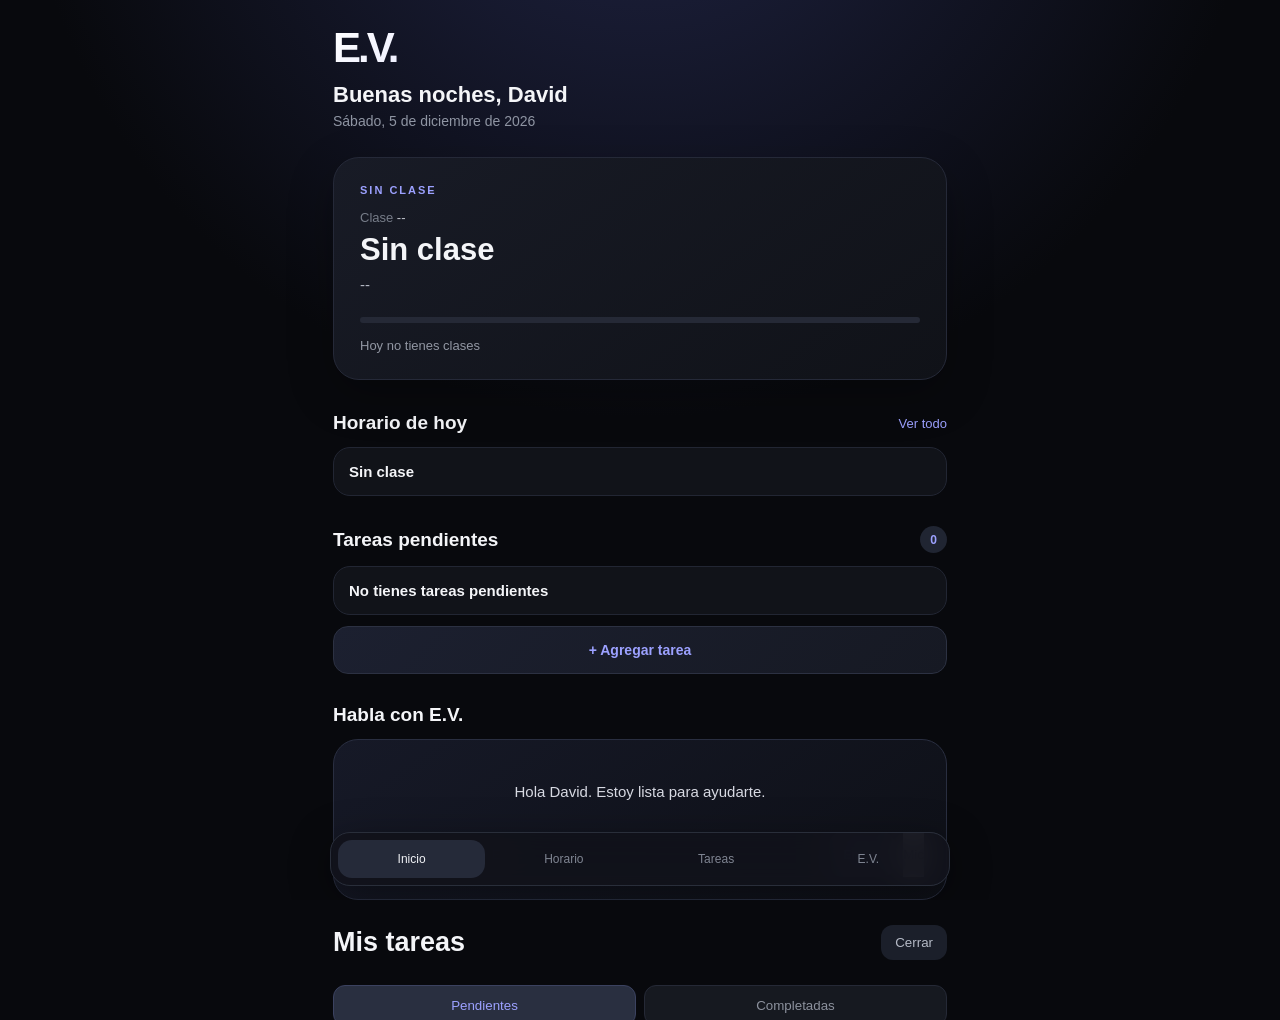
==== commit 80d72873: "Enhance index.html with PWA and accessibility features Added meta tags for PWA support and improved " ====
--- a/index.html
+++ b/index.html
@@ -15,7 +15,48 @@
         content="#08090d"
     >
 
-    <title>E.V.</title>
+    <meta
+        name="description"
+        content="E.V. - Tu asistente escolar inteligente"
+    >
+
+    <meta
+        name="mobile-web-app-capable"
+        content="yes"
+    >
+
+    <meta
+        name="apple-mobile-web-app-capable"
+        content="yes"
+    >
+
+    <meta
+        name="apple-mobile-web-app-status-bar-style"
+        content="black-translucent"
+    >
+
+    <meta
+        name="apple-mobile-web-app-title"
+        content="E.V."
+    >
+
+    <title>E.V. - Asistente Escolar</title>
+
+
+    <!-- PWA -->
+
+    <link
+        rel="manifest"
+        href="manifest.json"
+    >
+
+    <link
+        rel="apple-touch-icon"
+        href="icons/icon-192.png"
+    >
+
+
+    <!-- ESTILOS -->
 
     <link
         rel="stylesheet"
@@ -29,24 +70,17 @@
 
 <main class="app">
 
+
     <!-- ==============================
          ENCABEZADO
     =============================== -->
 
     <header class="header">
 
-        <div class="logo-area">
-
-            <div class="logo">
-                E.V.
-            </div>
-
-            <div class="estado-online">
-                <span></span>
-                En línea
-            </div>
-
-        </div>
+        <div class="logo">
+            E.V.
+        </div>
+
 
         <div
             id="saludo"
@@ -55,6 +89,7 @@
             Cargando...
         </div>
 
+
         <div
             id="fecha"
             class="fecha"
@@ -63,6 +98,7 @@
         </div>
 
     </header>
+
 
 
     <!-- ==============================
@@ -71,8 +107,6 @@
 
     <section class="card principal">
 
-        <div class="principal-glow"></div>
-
         <div
             id="estadoClase"
             class="estado"
@@ -80,23 +114,30 @@
             Cargando...
         </div>
 
+
         <div class="clase-numero">
 
             Clase
-            <span id="numeroClase">--</span>
-
-        </div>
+
+            <span id="numeroClase">
+                --
+            </span>
+
+        </div>
+
 
         <h1 id="claseActual">
             Cargando...
         </h1>
 
+
         <div
             id="horaClase"
             class="hora"
         >
             --
         </div>
+
 
         <div class="barra">
 
@@ -107,6 +148,7 @@
 
         </div>
 
+
         <div
             id="siguienteClase"
             class="siguiente"
@@ -115,6 +157,7 @@
         </div>
 
     </section>
+
 
 
     <!-- ==============================
@@ -129,6 +172,7 @@
                 Horario de hoy
             </h2>
 
+
             <button
                 type="button"
                 onclick="mostrarHorario()"
@@ -137,6 +181,7 @@
             </button>
 
         </div>
+
 
         <div
             id="horarioHoy"
@@ -146,6 +191,7 @@
     </section>
 
 
+
     <!-- ==============================
          TAREAS
     =============================== -->
@@ -158,6 +204,7 @@
                 Tareas pendientes
             </h2>
 
+
             <span
                 id="contadorTareas"
                 class="contador"
@@ -167,20 +214,23 @@
 
         </div>
 
+
         <div
             id="tareas"
             class="lista"
         ></div>
+
 
         <button
             type="button"
             class="boton-agregar"
             onclick="nuevaTarea()"
         >
-            Agregar tarea
+            + Agregar tarea
         </button>
 
     </section>
+
 
 
     <!-- ==============================
@@ -188,8 +238,8 @@
     =============================== -->
 
     <section
+        class="seccion asistente"
         id="seccionEV"
-        class="seccion asistente"
     >
 
         <div class="titulo-seccion">
@@ -198,90 +248,58 @@
                 Habla con E.V.
             </h2>
 
-            <span class="ev-status">
-                Asistente activa
-            </span>
-
         </div>
 
 
         <div class="asistente-box">
 
-            <div class="ev-visual">
-
-                <div
-                    id="orbitaEV"
-                    class="orbita-ev"
-                >
-
-                    <div class="orbita-anillo"></div>
-                    <div class="orbita-anillo anillo-2"></div>
-
-                    <div class="ev-nucleo">
-                        E.V.
-                    </div>
-
-                </div>
-
-            </div>
-
+
+            <!-- RESPUESTA -->
 
             <div
                 id="respuestaEV"
                 class="respuesta-ev"
             >
-                Hola David. Soy E.V. ¿Qué necesitas?
+                Hola David. Estoy lista para ayudarte.
             </div>
 
 
+
+            <!-- ENTRADA -->
+
             <div class="entrada-ev">
+
 
                 <input
                     id="entradaTexto"
                     type="text"
                     placeholder="Escribe o habla con E.V..."
                     autocomplete="off"
+                    enterkeyhint="send"
                 >
+
 
                 <button
                     type="button"
-                    id="botonEnviar"
                     class="boton-enviar"
                     onclick="procesarEntrada()"
-                    title="Enviar"
+                    title="Enviar mensaje"
                 >
                     Enviar
                 </button>
 
-            </div>
-
-
-            <div class="controles-voz">
 
                 <button
+                    id="botonEscuchar"
                     type="button"
-                    id="botonEscuchar"
-                    class="boton-voz"
+                    class="microfono"
                     onclick="escuchar()"
                     title="Hablar con E.V."
+                    aria-label="Hablar con E.V."
                 >
-
-                    <span class="ondas onda-1"></span>
-                    <span class="ondas onda-2"></span>
-                    <span class="ondas onda-3"></span>
-
-                    <span class="icono-mic">
-                        Mic
-                    </span>
-
+                    Mic
                 </button>
 
-                <div
-                    id="estadoVoz"
-                    class="estado-voz"
-                >
-                    Toca para hablar
-                </div>
 
             </div>
 
@@ -289,49 +307,53 @@
 
     </section>
 
+
+
+    <!-- ==============================
+         NAVEGACIÓN
+    =============================== -->
+
+    <nav class="nav">
+
+
+        <button
+            type="button"
+            onclick="irInicio()"
+            class="nav-activo"
+        >
+            Inicio
+        </button>
+
+
+        <button
+            type="button"
+            onclick="mostrarHorario()"
+        >
+            Horario
+        </button>
+
+
+        <button
+            type="button"
+            onclick="mostrarTareas()"
+        >
+            Tareas
+        </button>
+
+
+        <button
+            type="button"
+            onclick="activarEV()"
+        >
+            E.V.
+        </button>
+
+
+    </nav>
+
+
 </main>
 
-
-<!-- ==============================
-     NAVEGACIÓN
-=============================== -->
-
-<nav class="nav">
-
-    <button
-        type="button"
-        id="navInicio"
-        onclick="irInicio()"
-        class="nav-activo"
-    >
-        Inicio
-    </button>
-
-    <button
-        type="button"
-        id="navHorario"
-        onclick="mostrarHorario()"
-    >
-        Horario
-    </button>
-
-    <button
-        type="button"
-        id="navTareas"
-        onclick="mostrarTareas()"
-    >
-        Tareas
-    </button>
-
-    <button
-        type="button"
-        id="navEV"
-        onclick="activarEV()"
-    >
-        E.V.
-    </button>
-
-</nav>
 
 
 <!-- ==============================
@@ -341,23 +363,18 @@
 <div
     id="panelHorario"
     class="panel"
+    aria-hidden="true"
 >
 
     <div class="panel-contenido">
 
+
         <div class="panel-header">
 
-            <div>
-
-                <div class="panel-subtitulo">
-                    ORGANIZACIÓN
-                </div>
-
-                <h2>
-                    Mi horario
-                </h2>
-
-            </div>
+            <h2>
+                Mi horario
+            </h2>
+
 
             <button
                 type="button"
@@ -369,59 +386,68 @@
         </div>
 
 
+
+        <!-- DÍAS -->
+
         <div class="dias">
 
-            <button
-                type="button"
-                data-dia="lunes"
-                onclick="cambiarDia('lunes')"
+
+            <button
+                type="button"
+                onclick="cambiarDia(0)"
             >
                 Lunes
             </button>
 
-            <button
-                type="button"
-                data-dia="martes"
-                onclick="cambiarDia('martes')"
+
+            <button
+                type="button"
+                onclick="cambiarDia(1)"
             >
                 Martes
             </button>
 
-            <button
-                type="button"
-                data-dia="miercoles"
-                onclick="cambiarDia('miercoles')"
+
+            <button
+                type="button"
+                onclick="cambiarDia(2)"
             >
                 Miércoles
             </button>
 
-            <button
-                type="button"
-                data-dia="jueves"
-                onclick="cambiarDia('jueves')"
+
+            <button
+                type="button"
+                onclick="cambiarDia(3)"
             >
                 Jueves
             </button>
 
-            <button
-                type="button"
-                data-dia="viernes"
-                onclick="cambiarDia('viernes')"
+
+            <button
+                type="button"
+                onclick="cambiarDia(4)"
             >
                 Viernes
             </button>
 
-        </div>
-
+
+        </div>
+
+
+
+        <!-- HORARIO -->
 
         <div
             id="horarioCompleto"
             class="lista"
         ></div>
 
+
     </div>
 
 </div>
+
 
 
 <!-- ==============================
@@ -431,23 +457,18 @@
 <div
     id="panelTareas"
     class="panel"
+    aria-hidden="true"
 >
 
     <div class="panel-contenido">
 
+
         <div class="panel-header">
 
-            <div>
-
-                <div class="panel-subtitulo">
-                    ORGANIZACIÓN
-                </div>
-
-                <h2>
-                    Mis tareas
-                </h2>
-
-            </div>
+            <h2>
+                Mis tareas
+            </h2>
+
 
             <button
                 type="button"
@@ -459,153 +480,69 @@
         </div>
 
 
+
+        <!-- FILTROS -->
+
         <div class="filtro-tareas">
 
-            <button
-                type="button"
+
+            <button
                 id="filtroPendientes"
+                type="button"
                 class="filtro activo"
                 onclick="cambiarFiltroTareas('pendientes')"
             >
                 Pendientes
             </button>
 
-            <button
-                type="button"
+
+            <button
                 id="filtroCompletadas"
+                type="button"
                 class="filtro"
                 onclick="cambiarFiltroTareas('completadas')"
             >
                 Completadas
             </button>
 
-        </div>
-
+
+        </div>
+
+
+
+        <!-- LISTA -->
 
         <div
             id="tareasCompletas"
             class="lista"
         ></div>
 
+
+
+        <!-- AGREGAR -->
 
         <button
             type="button"
             class="boton-agregar"
             onclick="nuevaTarea()"
         >
-            Agregar tarea
+            + Agregar tarea
         </button>
 
+
     </div>
 
 </div>
 
 
+
 <!-- ==============================
-     MODAL NUEVA TAREA
+     SCRIPT PRINCIPAL
 =============================== -->
 
-<div
-    id="modalTarea"
-    class="modal"
->
-
-    <div class="modal-fondo"></div>
-
-    <div class="modal-contenido">
-
-        <div class="modal-header">
-
-            <div>
-
-                <div class="panel-subtitulo">
-                    NUEVA ACTIVIDAD
-                </div>
-
-                <h2>
-                    Agregar tarea
-                </h2>
-
-            </div>
-
-            <button
-                type="button"
-                onclick="cerrarModalTarea()"
-            >
-                Cerrar
-            </button>
-
-        </div>
-
-
-        <label>
-            Materia
-        </label>
-
-        <input
-            id="inputMateria"
-            type="text"
-            placeholder="Ejemplo: Matemáticas"
-        >
-
-
-        <label>
-            Tarea
-        </label>
-
-        <input
-            id="inputNombreTarea"
-            type="text"
-            placeholder="¿Qué tienes que hacer?"
-        >
-
-
-        <label>
-            Fecha y hora
-        </label>
-
-        <input
-            id="inputFechaTarea"
-            type="datetime-local"
-        >
-
-
-        <button
-            type="button"
-            class="boton-guardar"
-            onclick="guardarNuevaTarea()"
-        >
-            Guardar tarea
-        </button>
-
-    </div>
-
-</div>
-
-
-<!-- ==============================
-     MENSAJE FLOTANTE
-=============================== -->
-
-<div
-    id="evMensaje"
-    class="ev-mensaje"
->
-
-    <div class="ev-circulo">
-        E.V.
-    </div>
-
-    <div
-        id="evMensajeTexto"
-        class="ev-texto"
-    ></div>
-
-</div>
-
-
 <script src="app.js"></script>
 
+
 </body>
 
 </html>
